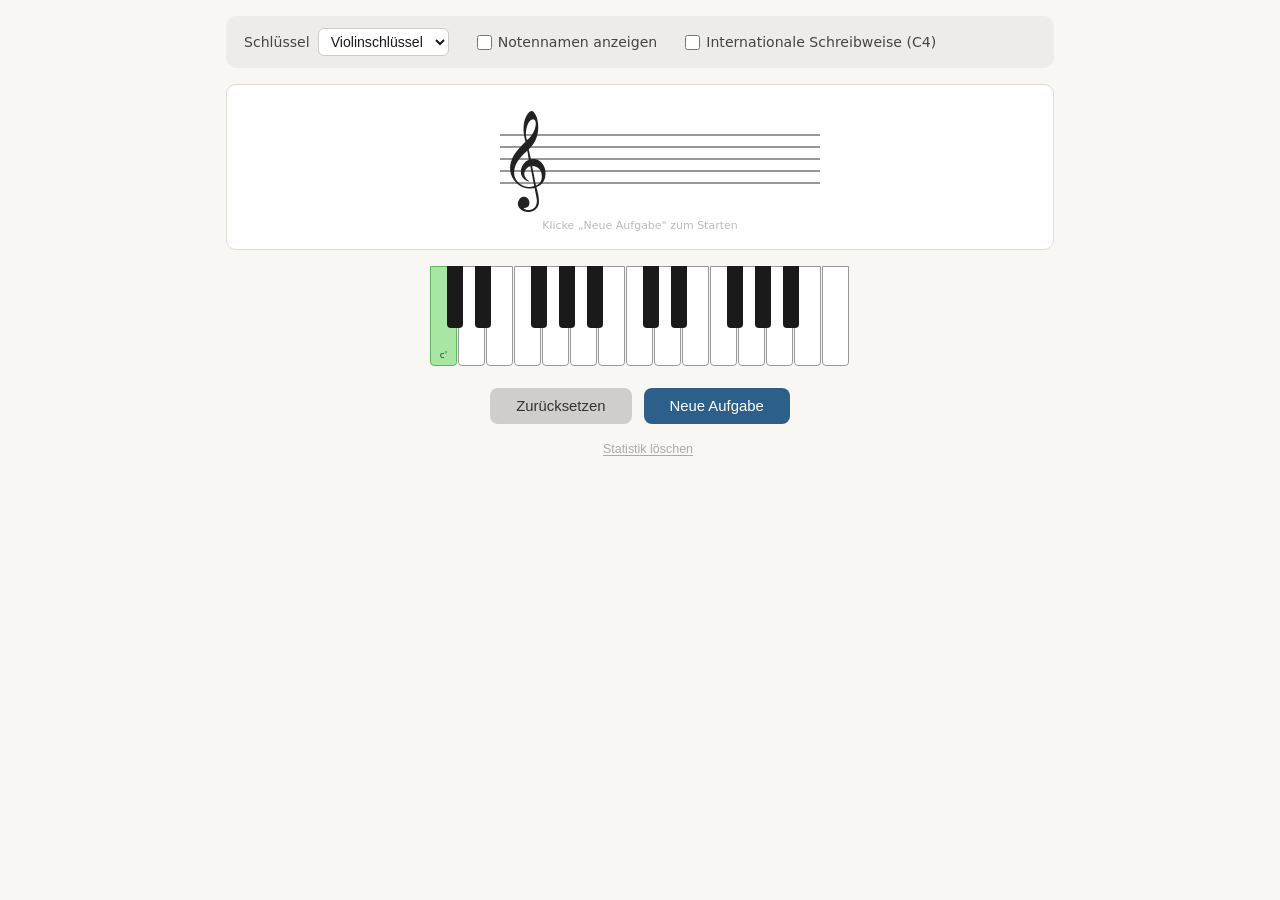
==== toene-im-bass-und-violinschluessel/index.html @ 1b16fd55 "Add Töne-im-Schlüssel Lernspiel (fertig) + Projektdoku Erstes Spiel der Sammlung: Noten im Violin-/B" ====
<!DOCTYPE html>
<html lang="de">
<head>
  <meta charset="UTF-8">
  <meta name="viewport" content="width=device-width, initial-scale=1.0">
  <title>Töne im Bass- und Violinschlüssel</title>
  <link rel="stylesheet" href="style.css">
</head>
<body>
  <div class="app">
    <section class="settings">
      <div class="setting-item">
        <label for="clef-select">Schlüssel</label>
        <select id="clef-select">
          <option value="treble">Violinschlüssel</option>
          <option value="bass">Bassschlüssel</option>
          <option value="both">Beide</option>
        </select>
      </div>
      <div class="setting-item">
        <label class="checkbox-label">
          <input type="checkbox" id="show-names">
          <span>Notennamen anzeigen</span>
        </label>
      </div>
      <div class="setting-item">
        <label class="checkbox-label">
          <input type="checkbox" id="intl-notation">
          <span>Internationale Schreibweise (C4)</span>
        </label>
      </div>
    </section>

    <section class="staff-section">
      <svg id="staff-svg" viewBox="0 0 420 140" xmlns="http://www.w3.org/2000/svg"></svg>
    </section>

    <section class="keyboard-section">
      <div class="keyboard-wrap">
        <div id="keyboard" class="keyboard"></div>
      </div>
    </section>

    <section class="controls">
      <button id="btn-reset" class="btn btn-secondary">Zurücksetzen</button>
      <button id="btn-new" class="btn btn-primary">Neue Aufgabe</button>
    </section>

    <section class="stats" id="stats-section" hidden>
      <span id="stats-text"></span>
      <button id="btn-stats-reset" class="stats-reset">Statistik löschen</button>
    </section>
  </div>

  <script src="script.js"></script>
</body>
</html>
---- toene-im-bass-und-violinschluessel/style.css ----
*, *::before, *::after { box-sizing: border-box; margin: 0; padding: 0; }

body {
  font-family: system-ui, -apple-system, sans-serif;
  background: #f8f7f4;
  color: #1a1a1a;
}

.app {
  max-width: 860px;
  margin: 0 auto;
  padding: 16px;
  display: flex;
  flex-direction: column;
  gap: 16px;
}

h1 { font-size: 1.4rem; font-weight: 600; letter-spacing: -0.02em; }

/* Settings */
.settings {
  background: #eeecea;
  border-radius: 10px;
  padding: 12px 18px;
  display: flex;
  flex-wrap: wrap;
  gap: 10px 28px;
  align-items: center;
}
.setting-item { display: flex; align-items: center; gap: 8px; }
label { font-size: 0.88rem; color: #444; }
select {
  font-size: 0.88rem;
  padding: 4px 8px;
  border: 1px solid #ccc;
  border-radius: 6px;
  background: white;
  color: #1a1a1a;
  cursor: pointer;
}
.checkbox-label {
  display: flex;
  align-items: center;
  gap: 6px;
  cursor: pointer;
  font-size: 0.88rem;
  color: #444;
}
.checkbox-label input[type="checkbox"] {
  width: 15px; height: 15px;
  cursor: pointer;
  accent-color: #2c5f8a;
}

/* Staff */
.staff-section {
  background: white;
  border: 1px solid #e0ddd8;
  border-radius: 10px;
  padding: 12px 16px;
  display: flex;
  justify-content: center;
}
#staff-svg {
  width: 100%;
  max-width: 420px;
  height: auto;
  display: block;
}
.staff-line   { stroke: #333; stroke-width: 1.2; }
.ledger-line  { stroke: #333; stroke-width: 1.2; }
.clef-symbol  {
  fill: #222;
  font-family: 'Segoe UI Symbol', 'Apple Symbols', 'FreeSerif', serif;
  position: absolute;
}
.note-head    { fill: #1a1a1a; }
.note-stem    { stroke: #1a1a1a; stroke-width: 1.6; }
.note-name-label {
  font-family: system-ui, sans-serif;
  font-size: 11px;
  fill: #555;
  text-anchor: middle;
}

/* Keyboard */
.keyboard-section { display: flex; justify-content: center; }
.keyboard-wrap {
  overflow-x: auto;
  padding-bottom: 6px;
  max-width: 100%;
}
.keyboard { position: relative; }

.key {
  position: absolute;
  top: 0;
  border-radius: 0 0 4px 4px;
  cursor: pointer;
  user-select: none;
  transition: background-color 0.08s;
}
.key.white {
  background: #fff;
  border: 1px solid #999;
  width: 27px;
  height: 100px;
  z-index: 1;
}
.key.black {
  background: #1a1a1a;
  width: 16px;
  height: 62px;
  z-index: 2;
}
.key.white:hover { background: #eef4ff; }
.key.black:hover { background: #3a3a3a; }
.key.middle-c    { background: #a8e6a3 !important; border-color: #5cb85c !important; }
.key.correct     { background: #a8e6a3 !important; border-color: #5cb85c !important; }
.key.incorrect   { background: #f4a582 !important; border-color: #e06030 !important; }

/* Note label on key — shown only on the correct (green) key after answering */
.key .key-label {
  display: none;
  position: absolute;
  bottom: 5px;
  left: 0; right: 0;
  text-align: center;
  font-size: 9px;
  color: #333;
  pointer-events: none;
}
.key .key-label.visible { display: block; }

/* Stats */
.stats {
  display: flex;
  align-items: center;
  justify-content: center;
  gap: 16px;
  font-size: 0.85rem;
  color: #666;
}
#stats-text { letter-spacing: 0.01em; }
.stats-reset {
  background: none;
  border: none;
  font-size: 0.78rem;
  color: #aaa;
  cursor: pointer;
  padding: 2px 4px;
  text-decoration: underline;
  text-underline-offset: 2px;
}
.stats-reset:hover { color: #555; }

/* Controls */
.controls { display: flex; gap: 12px; justify-content: center; }
.btn {
  padding: 10px 26px;
  font-size: 0.93rem;
  font-weight: 500;
  border: none;
  border-radius: 8px;
  cursor: pointer;
  transition: opacity 0.1s, transform 0.1s;
}
.btn:hover   { opacity: 0.87; }
.btn:active  { transform: scale(0.97); }
.btn-primary   { background: #2c5f8a; color: white; }
.btn-secondary { background: #d0ceca; color: #333; }
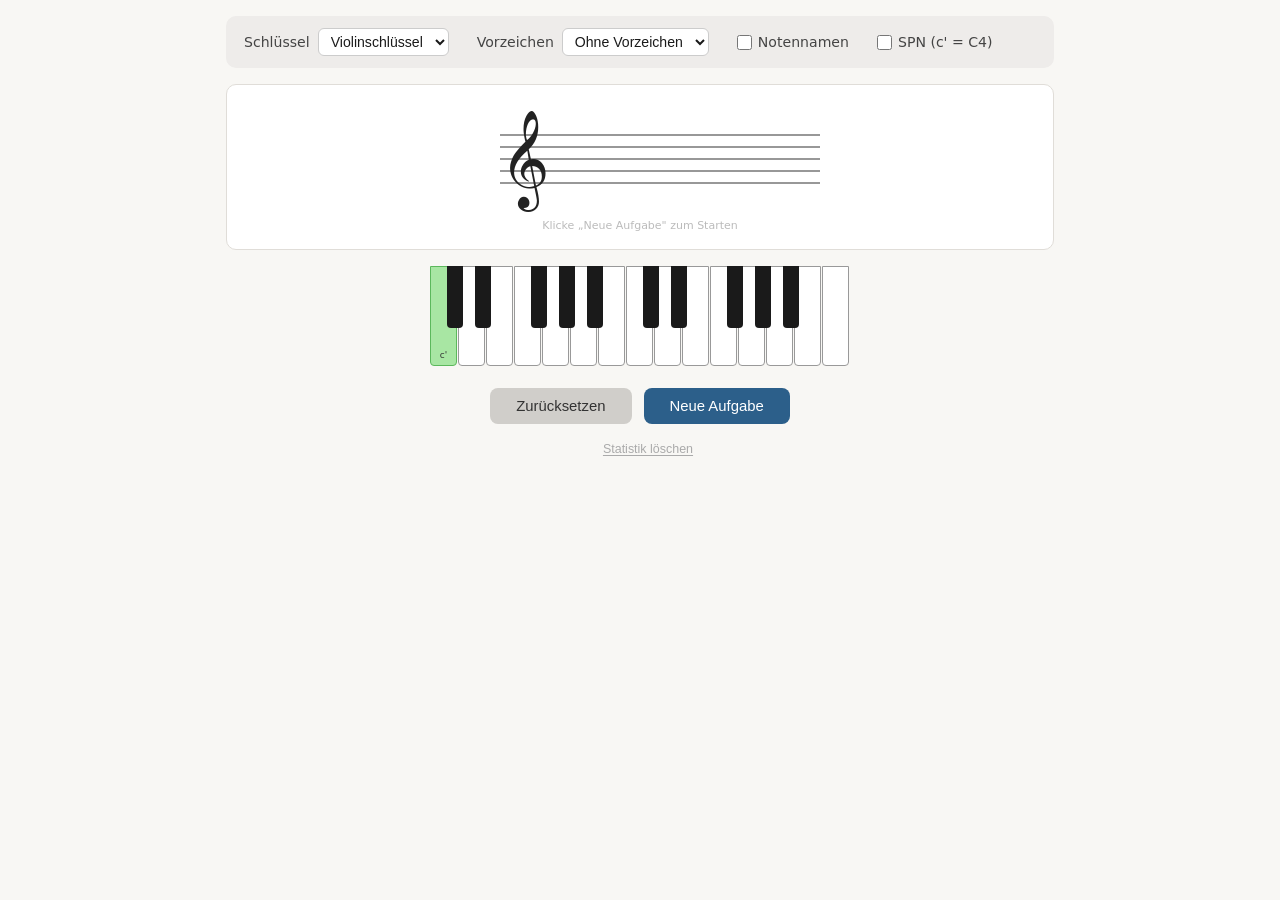
==== commit 4c67d754: "Add Blätterbuch (StPageFlip) + chromatische Töne im Schlüssel - blaetterbuch/: neues Blätterbuch-Spi" ====
--- a/toene-im-bass-und-violinschluessel/index.html
+++ b/toene-im-bass-und-violinschluessel/index.html
@@ -3,7 +3,7 @@
 <head>
   <meta charset="UTF-8">
   <meta name="viewport" content="width=device-width, initial-scale=1.0">
-  <title>Töne im Bass- und Violinschlüssel</title>
+  <title>Chromatische Töne im Bass- und Violinschlüssel</title>
   <link rel="stylesheet" href="style.css">
 </head>
 <body>
@@ -18,15 +18,24 @@
         </select>
       </div>
       <div class="setting-item">
+        <label for="acc-select">Vorzeichen</label>
+        <select id="acc-select">
+          <option value="naturals">Ohne Vorzeichen</option>
+          <option value="sharps">Nur Kreuze (#)</option>
+          <option value="flats">Nur Bes (b)</option>
+          <option value="all">Alle Töne</option>
+        </select>
+      </div>
+      <div class="setting-item">
         <label class="checkbox-label">
           <input type="checkbox" id="show-names">
-          <span>Notennamen anzeigen</span>
+          <span>Notennamen</span>
         </label>
       </div>
       <div class="setting-item">
         <label class="checkbox-label">
           <input type="checkbox" id="intl-notation">
-          <span>Internationale Schreibweise (C4)</span>
+          <span>SPN (c' = C4)</span>
         </label>
       </div>
     </section>
--- a/toene-im-bass-und-violinschluessel/style.css
+++ b/toene-im-bass-und-violinschluessel/style.css
@@ -76,6 +76,10 @@
 }
 .note-head    { fill: #1a1a1a; }
 .note-stem    { stroke: #1a1a1a; stroke-width: 1.6; }
+.accidental   {
+  fill: #1a1a1a;
+  font-family: 'Segoe UI Symbol', 'Apple Symbols', 'FreeSerif', serif;
+}
 .note-name-label {
   font-family: system-ui, sans-serif;
   font-size: 11px;
